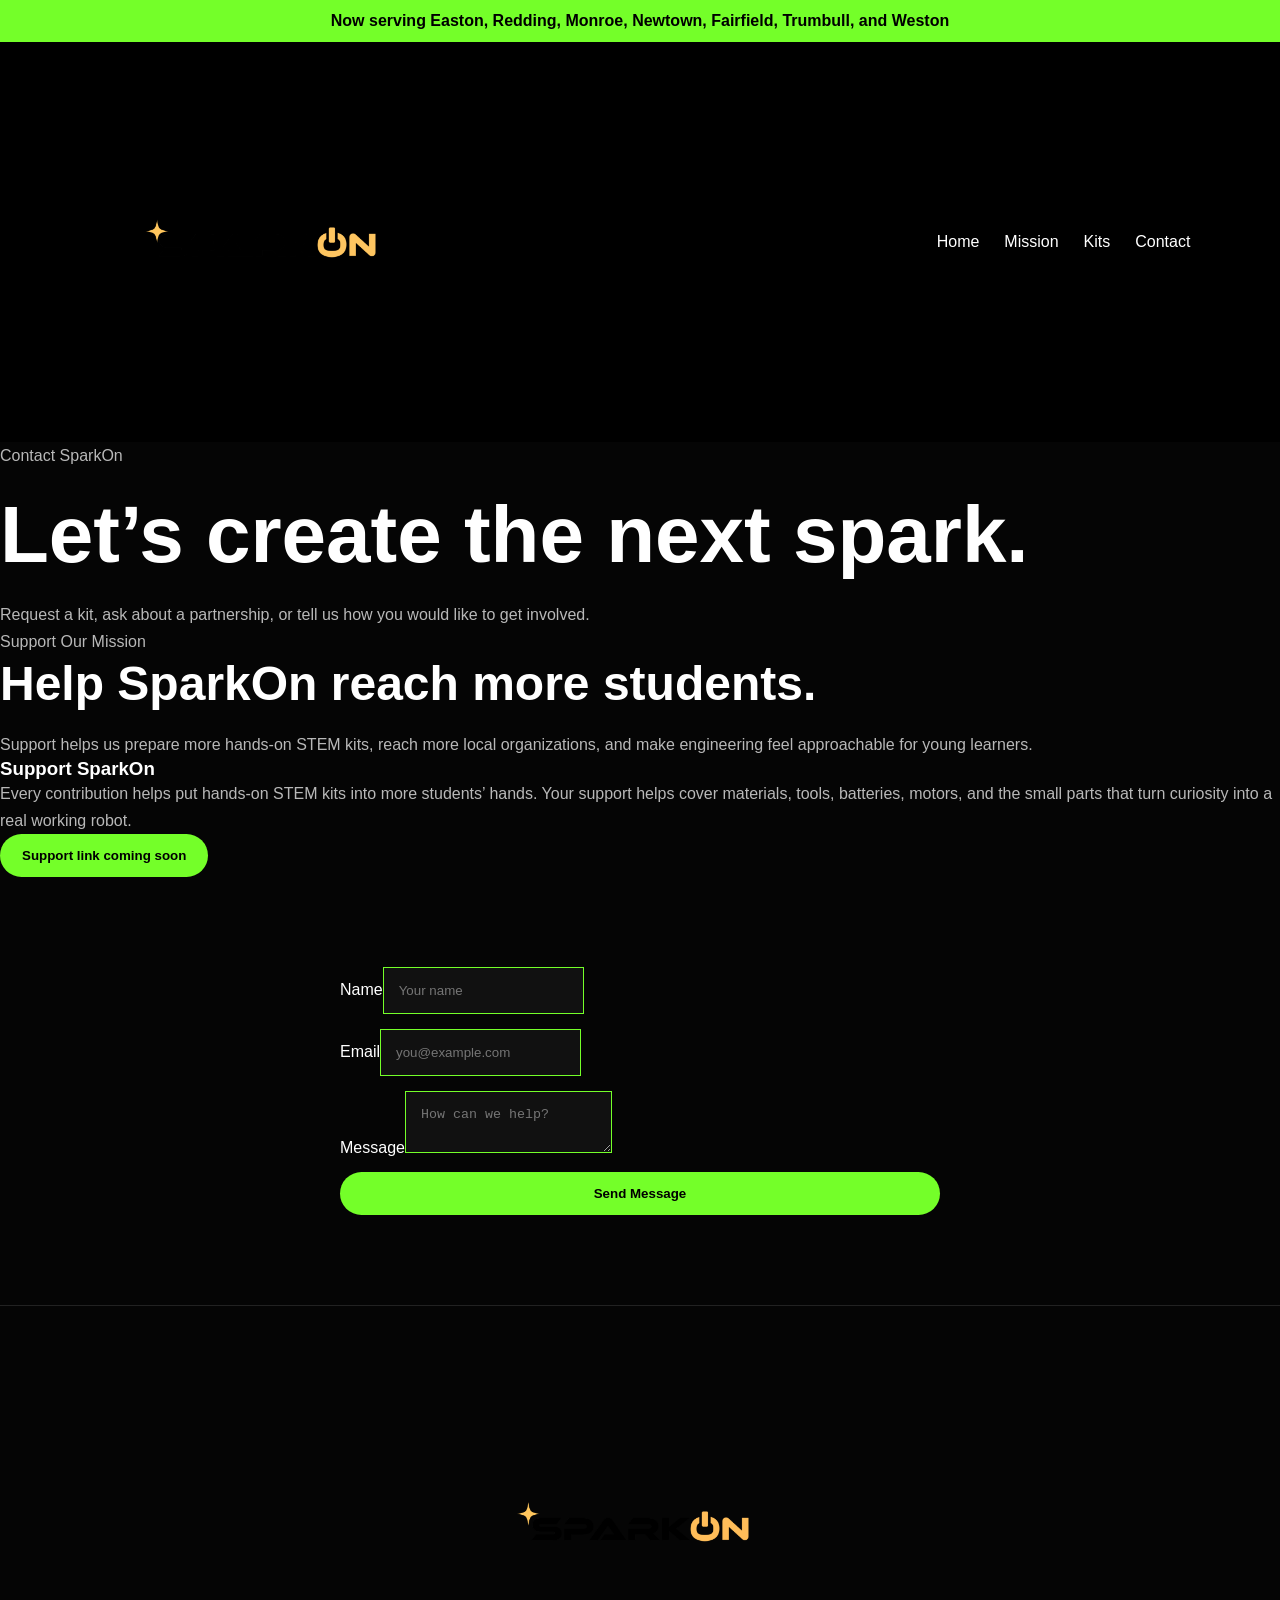
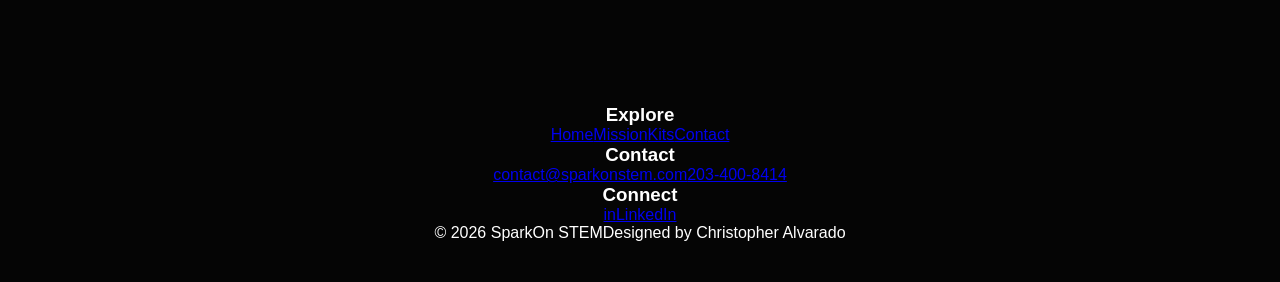
==== contact.html @ 9e7ba788 "Add files via upload Update SparkOn website design." ====
<!DOCTYPE html>
<html lang="en">
<head>
<meta charset="UTF-8">
<meta name="viewport" content="width=device-width, initial-scale=1.0">
<title>SparkOn STEM | Contact</title>
<script>try{if(sessionStorage.getItem("sparkonPageTransition")==="1"){document.documentElement.classList.add("transition-preload");document.documentElement.style.background="#ffc45c";}}catch(e){}</script>
<link rel="stylesheet" href="styles.css?v=32">
</head>
<body>
<section class="sponsor-strip">Now serving Easton, Redding, Monroe, Newtown, Fairfield, Trumbull, and Weston</section>
<header class="navbar">
<a class="logo" href="index.html" aria-label="SparkOn home"><img src="sparkon-logo.png?v=2" alt="SparkOn" width="354" height="354"></a>
<button id="menuBtn" class="menu-btn" aria-label="Open navigation">☰</button>
<nav id="navMenu">
<a href="index.html">Home</a><a href="mission.html">Mission</a><a href="kits.html">Kits</a><a class="active" href="contact.html">Contact</a>
</nav>
</header>
<main>
<section class="page-hero contact-hero">
<p class="section-label">Contact SparkOn</p>
<h1>Let’s create the next spark.</h1>
<p>Request a kit, ask about a partnership, or tell us how you would like to get involved.</p>
</section>
<section class="support-section">
<div>
<p class="section-label">Support Our Mission</p>
<h2>Help SparkOn reach more students.</h2>
<p>Support helps us prepare more hands-on STEM kits, reach more local organizations, and make engineering feel approachable for young learners.</p>
</div>
<div class="support-card">
<h3>Support SparkOn</h3>
<p>Every contribution helps put hands-on STEM kits into more students’ hands. Your support helps cover materials, tools, batteries, motors, and the small parts that turn curiosity into a real working robot.</p>
<!-- Stripe support embed placeholder: paste the Stripe-provided script/button code here. -->
<button class="btn primary" type="button" disabled>Support link coming soon</button>
</div>
</section>
<section class="contact-section page-contact">
<form>
<label>Name<input type="text" name="name" placeholder="Your name"></label>
<label>Email<input type="email" name="email" placeholder="you@example.com"></label>
<label>Message<textarea name="message" placeholder="How can we help?"></textarea></label>
<button class="btn primary" type="submit">Send Message</button>
</form>
</section>
</main>
<footer>
<div class="footer-main">
<div class="footer-brand"><a class="footer-logo-main" href="index.html" aria-label="SparkOn home"><img src="sparkon-footer-logo.png" alt="SparkOn" width="354" height="354"></a></div>
<div class="footer-column"><h3>Explore</h3><a href="index.html">Home</a><a href="mission.html">Mission</a><a href="kits.html">Kits</a><a href="contact.html">Contact</a></div>
<div class="footer-column"><h3>Contact</h3><a href="mailto:contact@sparkonstem.com?subject=SparkOn%20STEM%20Inquiry">contact@sparkonstem.com</a><a href="tel:+12034008414">203-400-8414</a></div>
<div class="footer-column"><h3>Connect</h3><a class="footer-social" href="https://www.linkedin.com/company/sparkonstem/?viewAsMember=true" target="_blank" rel="noopener noreferrer"><span class="linkedin-icon" aria-hidden="true">in</span><span>LinkedIn</span></a></div>
</div>
<div class="footer-bottom"><span>© 2026 SparkOn STEM</span><span>Designed by Christopher Alvarado</span></div>
</footer>
<script src="script.js?v=28"></script>
</body>
</html>
---- styles.css ----
:root{
--green:#74ff29;
--black:#050505;
--white:#ffffff;
--gray:#b8b8b8;
}

*{
margin:0;
padding:0;
box-sizing:border-box;
}

body{
font-family:Arial,Helvetica,sans-serif;
background:var(--black);
color:white;
}

.sponsor-strip{
background:var(--green);
color:black;
padding:12px;
text-align:center;
font-weight:800;
}

.navbar{
display:flex;
justify-content:space-between;
align-items:center;
padding:20px 7%;
background:#000;
position:sticky;
top:0;
}

.logo{
font-size:1.5rem;
font-weight:900;
}

nav{
display:flex;
gap:25px;
}

nav a{
text-decoration:none;
color:white;
}

.hero{
min-height:80vh;
display:flex;
align-items:center;
padding:7%;
}

.hero-content{
max-width:700px;
}

.eyebrow{
color:var(--green);
letter-spacing:3px;
font-weight:700;
}

h1{
font-size:5rem;
margin:20px 0;
}

h2{
font-size:3rem;
margin-bottom:20px;
}

p{
line-height:1.7;
color:var(--gray);
}

.hero-buttons{
display:flex;
gap:15px;
margin-top:30px;
}

.btn{
padding:14px 22px;
border-radius:999px;
text-decoration:none;
font-weight:800;
display:inline-block;
border:none;
cursor:pointer;
}

.primary{
background:var(--green);
color:black;
}

.secondary{
border:2px solid var(--green);
color:var(--green);
}

.grid-section{
padding:90px 7%;
display:grid;
grid-template-columns:1fr 1fr;
gap:50px;
align-items:center;
}

.image-placeholder{
height:350px;
border:2px solid var(--green);
display:flex;
align-items:center;
justify-content:center;
}

.stats{
background:var(--green);
color:black;
display:grid;
grid-template-columns:repeat(4,1fr);
text-align:center;
padding:70px 7%;
}

.stats span{
font-size:4rem;
font-weight:900;
}

.stats p{
color:black;
font-weight:800;
}

.main-section{
padding:90px 7%;
text-align:center;
}

.contact-section{
padding:90px 7%;
}

form{
max-width:600px;
margin:auto;
display:grid;
gap:15px;
}

input,
textarea{
padding:15px;
background:#111;
border:1px solid var(--green);
color:white;
}

footer{
padding:40px;
text-align:center;
border-top:1px solid #222;
}

.menu-btn{
display:none;
}
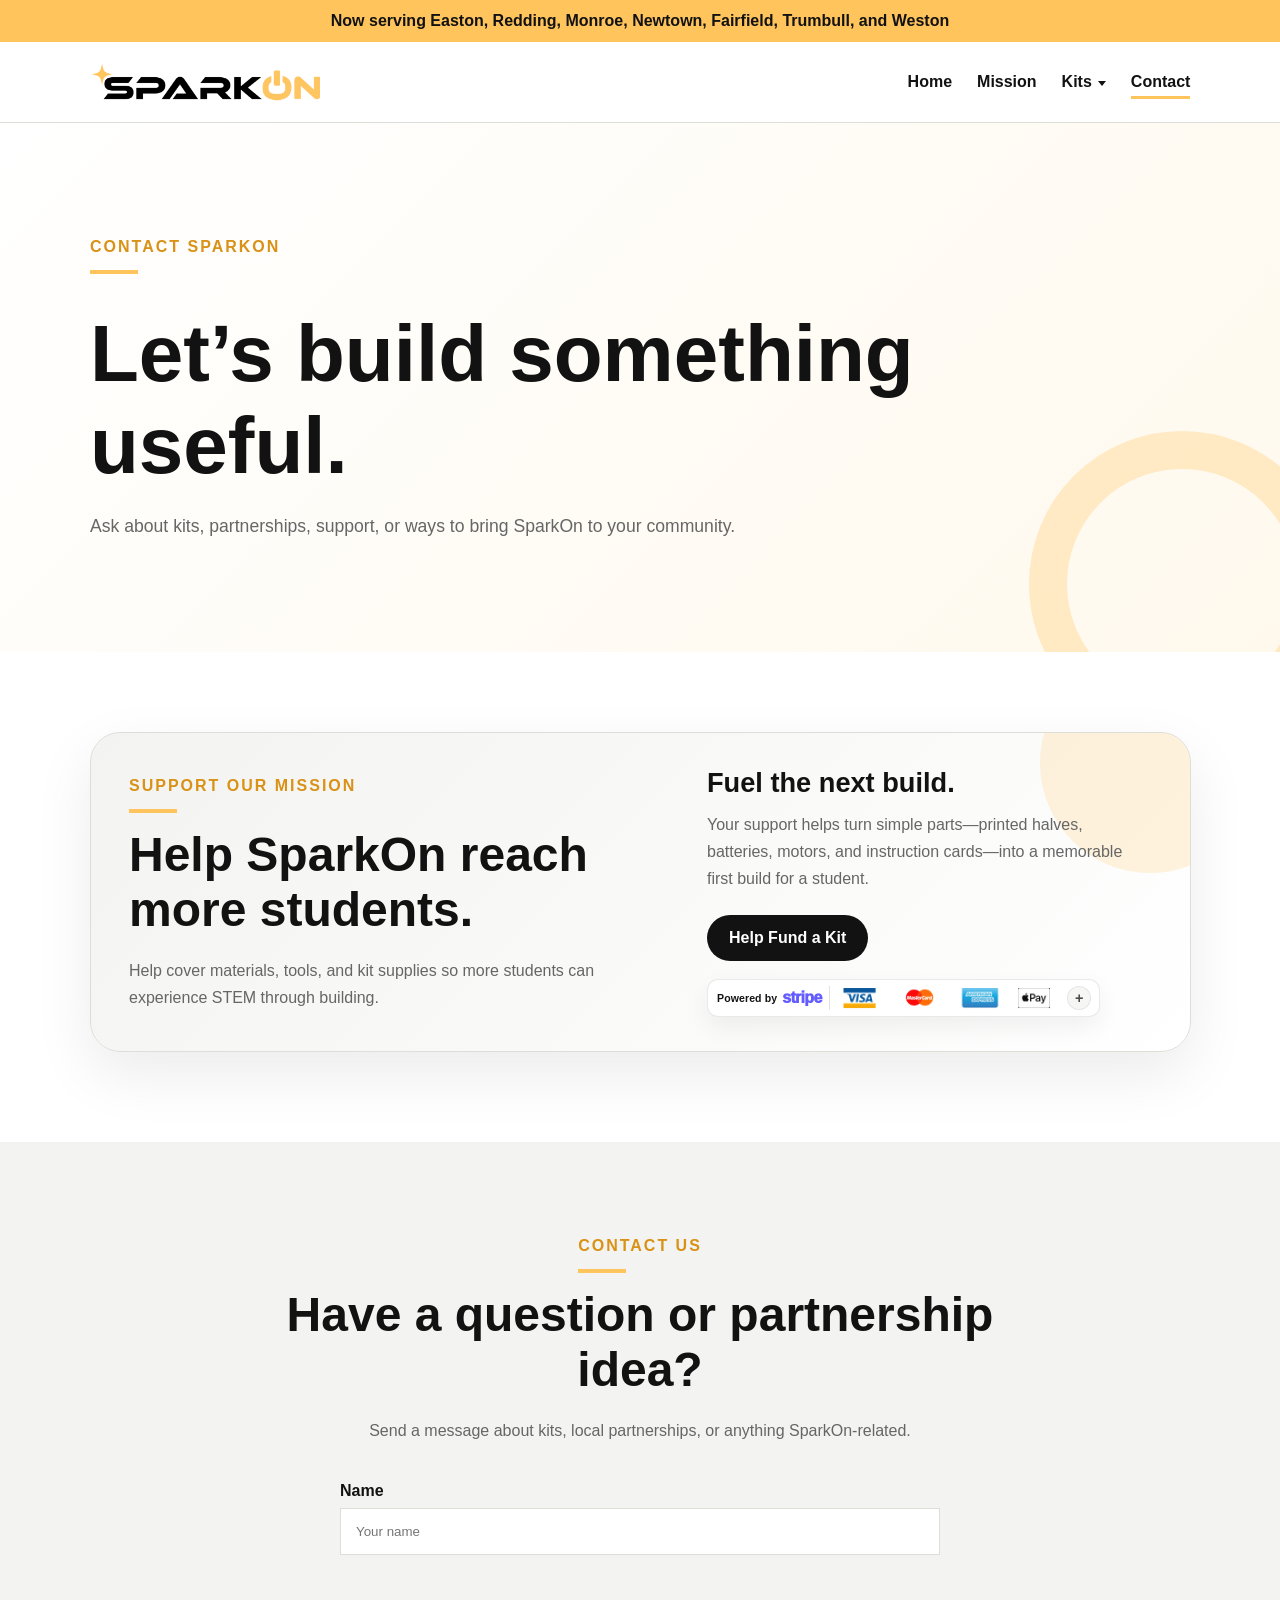
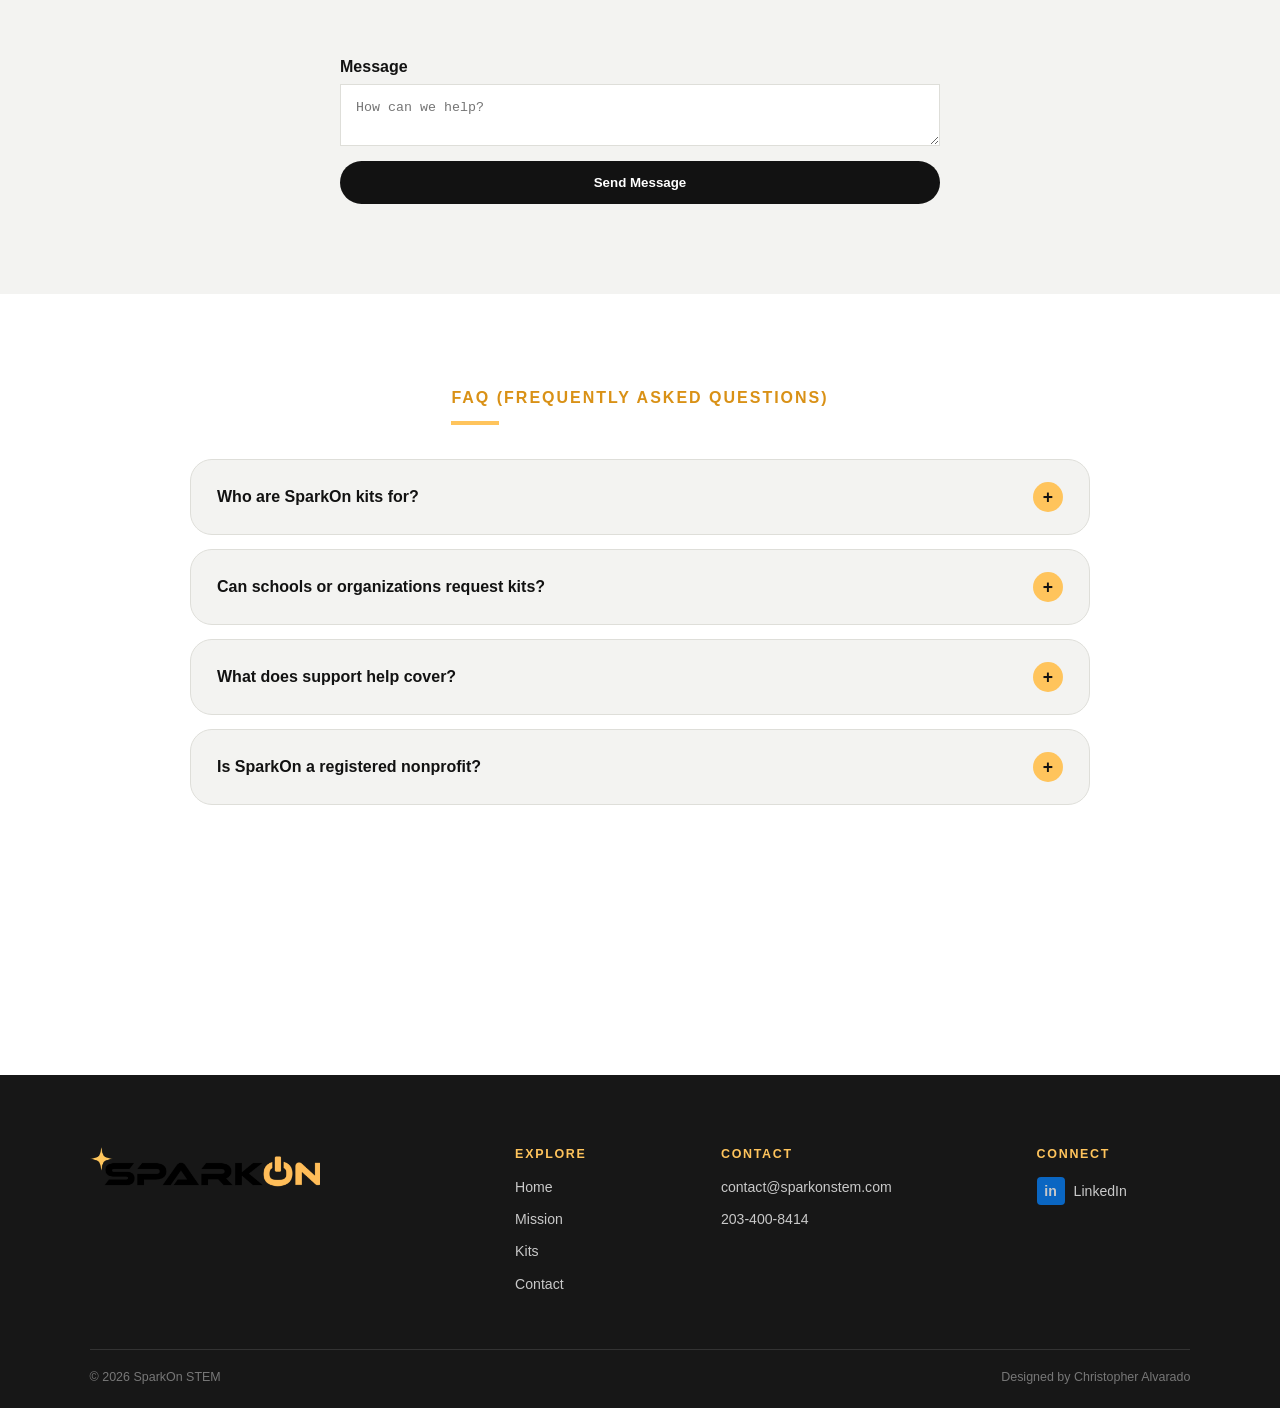
==== commit 20ed8e47: "Add files via upload" ====
--- a/contact.html
+++ b/contact.html
@@ -5,7 +5,7 @@
 <meta name="viewport" content="width=device-width, initial-scale=1.0">
 <title>SparkOn STEM | Contact</title>
 <script>try{if(sessionStorage.getItem("sparkonPageTransition")==="1"){document.documentElement.classList.add("transition-preload");document.documentElement.style.background="#ffc45c";}}catch(e){}</script>
-<link rel="stylesheet" href="styles.css?v=32">
+<link rel="stylesheet" href="styles.css?v=48">
 </head>
 <body>
 <section class="sponsor-strip">Now serving Easton, Redding, Monroe, Newtown, Fairfield, Trumbull, and Weston</section>
@@ -13,35 +13,78 @@
 <a class="logo" href="index.html" aria-label="SparkOn home"><img src="sparkon-logo.png?v=2" alt="SparkOn" width="354" height="354"></a>
 <button id="menuBtn" class="menu-btn" aria-label="Open navigation">☰</button>
 <nav id="navMenu">
-<a href="index.html">Home</a><a href="mission.html">Mission</a><a href="kits.html">Kits</a><a class="active" href="contact.html">Contact</a>
+<a href="index.html">Home</a><a href="mission.html">Mission</a><div class="nav-dropdown"><a href="kits.html" aria-haspopup="true">Kits</a><div class="dropdown-menu" aria-label="Kit pages"><a href="kits.html">Bristle Bot</a><a href="solar-car.html">Solar Powered Car</a></div></div><a class="active" href="contact.html">Contact</a>
 </nav>
 </header>
 <main>
 <section class="page-hero contact-hero">
 <p class="section-label">Contact SparkOn</p>
-<h1>Let’s create the next spark.</h1>
-<p>Request a kit, ask about a partnership, or tell us how you would like to get involved.</p>
+<h1>Let’s build something useful.</h1>
+<p>Ask about kits, partnerships, support, or ways to bring SparkOn to your community.</p>
 </section>
 <section class="support-section">
 <div>
 <p class="section-label">Support Our Mission</p>
 <h2>Help SparkOn reach more students.</h2>
-<p>Support helps us prepare more hands-on STEM kits, reach more local organizations, and make engineering feel approachable for young learners.</p>
+<p>Help cover materials, tools, and kit supplies so more students can experience STEM through building.</p>
 </div>
 <div class="support-card">
-<h3>Support SparkOn</h3>
-<p>Every contribution helps put hands-on STEM kits into more students’ hands. Your support helps cover materials, tools, batteries, motors, and the small parts that turn curiosity into a real working robot.</p>
-<!-- Stripe support embed placeholder: paste the Stripe-provided script/button code here. -->
-<button class="btn primary" type="button" disabled>Support link coming soon</button>
+<h3>Fuel the next build.</h3>
+<p>Your support helps turn simple parts—printed halves, batteries, motors, and instruction cards—into a memorable first build for a student.</p>
+<a class="btn primary" href="https://buy.stripe.com/5kQaEY0DTfpX9EY1y68IU00" target="_blank" rel="noopener noreferrer">Help Fund a Kit</a>
+<div class="payment-trust" aria-label="Secure checkout through Stripe with major payment methods">
+<span class="stripe-secure"><span>Powered by</span><strong>stripe</strong></span>
+<span class="payment-logo"><img src="payment-visa-compact.png?v=1" alt="Visa"></span>
+<span class="payment-logo"><img class="mastercard-logo" src="payment-mastercard-real.png?v=1" alt="Mastercard"></span>
+<span class="payment-logo"><img src="payment-amex-compact.png?v=1" alt="American Express"></span>
+<span class="payment-logo"><img src="payment-apple-pay-compact.png?v=1" alt="Apple Pay"></span>
+<span class="payment-more" aria-label="More payment methods">+</span>
+</div>
 </div>
 </section>
 <section class="contact-section page-contact">
+<div class="contact-form-header">
+<p class="section-label">Contact Us</p>
+<h2>Have a question or partnership idea?</h2>
+<p>Send a message about kits, local partnerships, or anything SparkOn-related.</p>
+</div>
 <form>
 <label>Name<input type="text" name="name" placeholder="Your name"></label>
 <label>Email<input type="email" name="email" placeholder="you@example.com"></label>
 <label>Message<textarea name="message" placeholder="How can we help?"></textarea></label>
 <button class="btn primary" type="submit">Send Message</button>
 </form>
+</section>
+<section class="faq-section">
+<div class="faq-intro">
+<p class="section-label">FAQ (Frequently Asked Questions)</p>
+</div>
+<div class="faq-list">
+<details>
+<summary>Who are SparkOn kits for?</summary>
+<p>They are designed for young learners who are ready to assemble a simple moving prototype and observe basic STEM ideas in action.</p>
+</details>
+<details>
+<summary>Can schools or organizations request kits?</summary>
+<p>Yes. SparkOn is focused on local community spaces, schools, clubs, and youth programs that want approachable STEM activities.</p>
+</details>
+<details>
+<summary>What does support help cover?</summary>
+<p>Support helps pay for kit materials like printed parts, CR2032 batteries, vibrating motors, instruction cards, and other prototype supplies.</p>
+</details>
+<details>
+<summary>Is SparkOn a registered nonprofit?</summary>
+<p>SparkOn is currently a community STEM project, not a registered nonprofit. That is why the site uses “support our mission” instead of calling payments donations.</p>
+</details>
+<details>
+<summary>Are contributions to SparkOn tax deductible?</summary>
+<p>As of now, no. Contributions to SparkOn are not tax deductible. That may change as SparkOn pursues proper registration within the state of Connecticut.</p>
+</details>
+<details>
+<summary>Where is SparkOn currently serving?</summary>
+<p>SparkOn is currently focused on Easton, Redding, Monroe, Newtown, Fairfield, Trumbull, and Weston.</p>
+</details>
+</div>
 </section>
 </main>
 <footer>
@@ -53,6 +96,6 @@
 </div>
 <div class="footer-bottom"><span>© 2026 SparkOn STEM</span><span>Designed by Christopher Alvarado</span></div>
 </footer>
-<script src="script.js?v=28"></script>
+<script src="script.js?v=30"></script>
 </body>
 </html>
--- a/styles.css
+++ b/styles.css
@@ -1,8 +1,15 @@
 :root{
---green:#74ff29;
---black:#050505;
+--yellow:#ffc45c;
+--yellow-dark:#d99116;
+--black:#121212;
 --white:#ffffff;
---gray:#b8b8b8;
+--gray:#666666;
+--light-gray:#f3f3f1;
+--line:#deded9;
+}
+
+html{
+background:var(--white);
 }
 
 *{
@@ -13,13 +20,23 @@
 
 body{
 font-family:Arial,Helvetica,sans-serif;
-background:var(--black);
-color:white;
-}
+background:var(--white);
+color:var(--black);
+min-height:100vh;
+display:flex;
+flex-direction:column;
+overflow-x:hidden;
+}
+
+body.modal-open{
+overflow:hidden;
+}
+
+main{flex:1;}
 
 .sponsor-strip{
-background:var(--green);
-color:black;
+background:var(--yellow);
+color:var(--black);
 padding:12px;
 text-align:center;
 font-weight:800;
@@ -30,24 +47,143 @@
 justify-content:space-between;
 align-items:center;
 padding:20px 7%;
-background:#000;
+background:rgba(255,255,255,.96);
 position:sticky;
 top:0;
+z-index:10;
+border-bottom:1px solid var(--line);
 }
 
 .logo{
-font-size:1.5rem;
-font-weight:900;
+position:relative;
+width:230px;
+height:40px;
+overflow:hidden;
+flex:0 0 auto;
+display:block;
+}
+
+.logo img{
+position:absolute;
+width:354px;
+height:354px;
+max-width:none;
+left:-55px;
+top:-157px;
 }
 
 nav{
 display:flex;
 gap:25px;
+align-items:center;
 }
 
 nav a{
 text-decoration:none;
-color:white;
+color:var(--black);
+font-weight:700;
+position:relative;
+padding:8px 0;
+}
+
+nav a::after{
+content:"";
+position:absolute;
+left:0;
+right:0;
+bottom:0;
+height:3px;
+background:var(--yellow);
+transform:scaleX(0);
+transition:transform .2s ease;
+}
+
+nav a:hover::after,
+nav a.active::after{
+transform:scaleX(1);
+}
+
+.nav-dropdown{
+position:relative;
+display:flex;
+align-items:center;
+}
+
+.nav-dropdown>a{
+display:inline-flex;
+align-items:center;
+gap:6px;
+}
+
+.nav-dropdown>a::before{
+content:"";
+width:0;
+height:0;
+border-left:4px solid transparent;
+border-right:4px solid transparent;
+border-top:5px solid currentColor;
+order:2;
+transform:translateY(1px);
+transition:transform .22s ease;
+}
+
+.nav-dropdown:hover>a::before,
+.nav-dropdown:focus-within>a::before{
+transform:translateY(1px) rotate(180deg);
+}
+
+.dropdown-menu{
+position:absolute;
+top:calc(100% + 12px);
+left:50%;
+transform:translate(-50%,8px);
+min-width:210px;
+padding:10px;
+border-radius:18px;
+background:rgba(255,255,255,.98);
+border:1px solid var(--line);
+box-shadow:0 22px 55px rgba(18,18,18,.14);
+opacity:0;
+visibility:hidden;
+pointer-events:none;
+transition:opacity .22s ease,transform .22s ease,visibility .22s ease;
+z-index:30;
+}
+
+.dropdown-menu::before{
+content:"";
+position:absolute;
+left:0;
+right:0;
+top:-14px;
+height:14px;
+}
+
+.nav-dropdown:hover .dropdown-menu,
+.nav-dropdown:focus-within .dropdown-menu{
+opacity:1;
+visibility:visible;
+pointer-events:auto;
+transform:translate(-50%,0);
+}
+
+.dropdown-menu a{
+display:block;
+padding:11px 12px;
+border-radius:12px;
+white-space:nowrap;
+font-size:.94rem;
+transition:background .2s ease,transform .2s ease;
+}
+
+.dropdown-menu a::after{
+display:none;
+}
+
+.dropdown-menu a:hover,
+.dropdown-menu a.active{
+background:#fff4df;
+transform:translateX(2px);
 }
 
 .hero{
@@ -55,14 +191,53 @@
 display:flex;
 align-items:center;
 padding:7%;
+background:linear-gradient(135deg,var(--white) 0%,var(--white) 62%,#fff4df 100%);
+position:relative;
+overflow:hidden;
+}
+
+.hero::before,
+.hero::after{
+content:"";
+position:absolute;
+border-radius:50%;
+pointer-events:none;
+}
+
+.hero::before{
+width:340px;
+height:340px;
+right:-80px;
+top:45px;
+border:52px solid rgba(255,196,92,.28);
+animation:float-shape 8s ease-in-out infinite;
+}
+
+.hero::after{
+width:120px;
+height:120px;
+right:26%;
+bottom:10%;
+background:rgba(18,18,18,.06);
+animation:float-shape 6s ease-in-out infinite reverse;
 }
 
 .hero-content{
 max-width:700px;
-}
+position:relative;
+z-index:1;
+}
+
+.hero-content>*{
+animation:hero-enter .8s ease both;
+}
+
+.hero-content h1{animation-delay:.1s;}
+.hero-content>p:not(.eyebrow){animation-delay:.2s;}
+.hero-buttons{animation-delay:.3s;}
 
 .eyebrow{
-color:var(--green);
+color:var(--yellow-dark);
 letter-spacing:3px;
 font-weight:700;
 }
@@ -99,13 +274,14 @@
 }
 
 .primary{
-background:var(--green);
-color:black;
+background:var(--black);
+color:var(--white);
 }
 
 .secondary{
-border:2px solid var(--green);
-color:var(--green);
+border:2px solid var(--yellow-dark);
+color:var(--black);
+background:var(--yellow);
 }
 
 .grid-section{
@@ -114,21 +290,77 @@
 grid-template-columns:1fr 1fr;
 gap:50px;
 align-items:center;
+background:var(--light-gray);
 }
 
 .image-placeholder{
 height:350px;
-border:2px solid var(--green);
+border:2px solid var(--yellow-dark);
+background:var(--white);
+color:var(--gray);
 display:flex;
 align-items:center;
 justify-content:center;
 }
 
+.founder-section{
+padding:100px 7%;
+background:var(--white);
+display:grid;
+grid-template-columns:.85fr 1.15fr;
+gap:54px;
+align-items:center;
+}
+
+.founder-photo{
+min-height:460px;
+border-radius:34px;
+background:
+linear-gradient(135deg,rgba(255,196,92,.9),rgba(255,244,223,.98)),
+repeating-linear-gradient(45deg,rgba(18,18,18,.05) 0 12px,rgba(255,255,255,.2) 12px 24px);
+border:1px solid rgba(217,145,22,.25);
+display:flex;
+align-items:center;
+justify-content:center;
+text-align:center;
+padding:28px;
+color:rgba(18,18,18,.6);
+font-weight:900;
+box-shadow:0 24px 70px rgba(18,18,18,.12);
+position:relative;
+overflow:hidden;
+}
+
+.founder-photo::after{
+content:"";
+position:absolute;
+width:170px;
+height:170px;
+right:-42px;
+top:-44px;
+border-radius:50%;
+background:rgba(18,18,18,.08);
+}
+
+.founder-copy{
+max-width:760px;
+}
+
+.founder-title{
+color:var(--yellow-dark);
+font-weight:900;
+margin:-8px 0 22px;
+}
+
+.founder-copy p:not(.section-label):not(.founder-title){
+margin-bottom:16px;
+}
+
 .stats{
-background:var(--green);
-color:black;
+background:var(--yellow);
+color:var(--black);
 display:grid;
-grid-template-columns:repeat(4,1fr);
+grid-template-columns:repeat(3,1fr);
 text-align:center;
 padding:70px 7%;
 }
@@ -139,17 +371,985 @@
 }
 
 .stats p{
-color:black;
+color:var(--black);
 font-weight:800;
 }
 
 .main-section{
 padding:90px 7%;
 text-align:center;
+background:var(--white);
+}
+
+.home-intro{
+padding:90px 7% 76px;
+text-align:center;
+background:var(--white);
+}
+
+.home-intro>p:not(.section-label){
+max-width:720px;
+margin:0 auto;
+}
+
+.home-support{
+margin:0 auto 86px;
+width:min(1120px,86%);
+padding:34px 38px;
+background:linear-gradient(135deg,var(--light-gray),var(--white));
+color:var(--black);
+display:flex;
+align-items:center;
+justify-content:space-between;
+gap:32px;
+border:1px solid var(--line);
+border-radius:30px;
+position:relative;
+overflow:hidden;
+box-shadow:0 22px 60px rgba(18,18,18,.08);
+}
+
+.home-support::after{
+content:"";
+position:absolute;
+width:220px;
+height:220px;
+right:-70px;
+top:-80px;
+border-radius:50%;
+background:rgba(255,196,92,.2);
+pointer-events:none;
+}
+
+.home-support>div,
+.home-support .btn{
+position:relative;
+z-index:1;
+}
+
+.home-support h2{
+font-size:2.15rem;
+margin-bottom:12px;
+}
+
+.home-support .section-label{
+color:var(--yellow-dark);
+}
+
+.home-support p:not(.section-label){
+max-width:720px;
+color:var(--gray);
+}
+
+.home-support .btn{
+background:var(--black);
+color:var(--white);
+white-space:nowrap;
+}
+
+.payment-trust{
+margin-top:18px;
+display:inline-flex;
+align-items:center;
+gap:8px;
+flex-wrap:wrap;
+padding:6px 8px;
+border-radius:11px;
+background:var(--white);
+border:1px solid rgba(18,18,18,.09);
+box-shadow:0 10px 24px rgba(18,18,18,.06);
+}
+
+.stripe-secure{
+display:inline-flex;
+align-items:center;
+gap:5px;
+min-height:24px;
+padding:0 7px 0 1px;
+color:var(--black);
+font-weight:800;
+font-size:.66rem;
+letter-spacing:.1px;
+white-space:nowrap;
+border-right:1px solid rgba(18,18,18,.12);
+}
+
+.stripe-secure strong{
+font-size:1rem;
+letter-spacing:-.7px;
+color:#635bff;
+font-weight:950;
+font-family:Arial Black,Arial,Helvetica,sans-serif;
+line-height:1;
+}
+
+.payment-logo,
+.payment-more{
+width:auto;
+height:24px;
+min-width:0;
+border-radius:4px;
+background:transparent;
+border:0;
+box-shadow:none;
+display:inline-flex;
+align-items:center;
+justify-content:center;
+position:relative;
+overflow:hidden;
+opacity:.96;
+transition:opacity .2s ease,transform .2s ease;
+}
+
+.payment-logo:hover,
+.payment-more:hover{
+opacity:1;
+transform:translateY(-1px);
+}
+
+.payment-logo img{
+height:22px;
+width:auto;
+max-width:52px;
+max-height:22px;
+object-fit:contain;
+display:block;
+}
+
+.payment-logo .mastercard-logo{
+height:22px;
+max-width:60px;
+transform:translateY(0);
+}
+
+.payment-more{
+width:24px;
+min-width:24px;
+height:24px;
+border-radius:50%;
+background:#f6f6f4;
+border:1px solid rgba(18,18,18,.08);
+font-weight:900;
+font-size:.9rem;
+color:#444;
+}
+
+.payment-trust-dark{
+margin-top:12px;
+}
+
+.section-label{
+color:var(--yellow-dark);
+font-weight:900;
+letter-spacing:2px;
+text-transform:uppercase;
+margin-bottom:14px;
+display:inline-block;
+position:relative;
+}
+
+.section-label::after{
+content:"";
+display:block;
+width:48px;
+height:4px;
+margin-top:10px;
+background:var(--yellow);
+animation:line-grow 1.1s ease both;
+}
+
+.page-cards{
+display:grid;
+grid-template-columns:repeat(3,1fr);
+gap:16px;
+margin-top:42px;
+text-align:left;
+}
+
+.page-card{
+display:block;
+padding:28px;
+background:#fafafa;
+border:1px solid var(--line);
+border-radius:24px;
+text-decoration:none;
+color:var(--black);
+transition:transform .2s ease,border-color .2s ease,box-shadow .2s ease,background .2s ease;
+}
+
+.page-card:hover{
+transform:translateY(-5px);
+border-color:var(--yellow-dark);
+background:var(--white);
+box-shadow:0 18px 42px rgba(18,18,18,.07);
+}
+
+.page-card span{
+color:var(--yellow-dark);
+font-weight:900;
+}
+
+.page-card h3{
+font-size:1.35rem;
+margin:20px 0 8px;
+}
+
+.page-hero{
+padding:110px 7%;
+background:linear-gradient(135deg,var(--white),#fff4df);
+background-size:180% 180%;
+position:relative;
+overflow:hidden;
+animation:gradient-drift 8s ease-in-out infinite;
+}
+
+.page-hero::after{
+content:"";
+position:absolute;
+width:230px;
+height:230px;
+right:-55px;
+bottom:-85px;
+border:38px solid rgba(255,196,92,.3);
+border-radius:50%;
+animation:float-shape 7s ease-in-out infinite;
+pointer-events:none;
+}
+
+.page-hero h1{
+max-width:900px;
+}
+
+.page-hero>p:last-child{
+max-width:700px;
+font-size:1.1rem;
+}
+
+.kits-hero{
+display:grid;
+grid-template-columns:minmax(0,1fr) minmax(320px,.82fr);
+gap:56px;
+align-items:center;
+min-height:560px;
+padding-top:88px;
+padding-bottom:88px;
+}
+
+.kits-hero-copy,
+.kits-hero-visual{
+position:relative;
+z-index:1;
+}
+
+.kits-hero-copy{
+max-width:760px;
+}
+
+.kits-hero-copy p:last-child{
+max-width:620px;
+font-size:1.1rem;
+}
+
+.kits-hero-visual{
+justify-self:end;
+width:min(100%,620px);
+isolation:isolate;
+}
+
+.kits-hero-visual picture,
+.kits-hero-visual img{
+display:block;
+width:100%;
+}
+
+.kits-hero-visual img{
+height:auto;
+filter:drop-shadow(0 34px 32px rgba(18,18,18,.24));
+transform:rotate(-2deg) translateY(8px);
+transition:transform .45s ease,filter .45s ease;
+}
+
+.kits-hero-visual::before{
+content:"";
+position:absolute;
+left:8%;
+right:1%;
+bottom:7%;
+height:34%;
+border-radius:999px;
+background:radial-gradient(ellipse at center,rgba(255,196,92,.52),rgba(255,196,92,.2) 48%,rgba(255,196,92,0) 72%);
+z-index:-1;
+filter:blur(3px);
+transform:rotate(-3deg);
+}
+
+.kits-hero-visual:hover img{
+transform:rotate(-1deg) translateY(0);
+filter:drop-shadow(0 40px 34px rgba(18,18,18,.28));
+}
+
+.page-content{
+min-height:480px;
+}
+
+.coming-soon-page{
+min-height:58vh;
+display:flex;
+align-items:center;
+justify-content:center;
+text-align:center;
+padding:110px 7%;
+background:linear-gradient(135deg,var(--white),#fff4df);
+position:relative;
+overflow:hidden;
+}
+
+.coming-soon-page::after{
+content:"";
+position:absolute;
+width:280px;
+height:280px;
+border:42px solid rgba(255,196,92,.28);
+border-radius:50%;
+right:-70px;
+bottom:-105px;
+animation:float-shape 7s ease-in-out infinite;
+}
+
+.coming-soon-page h1{
+position:relative;
+z-index:1;
+}
+
+.kit-feature{
+display:grid;
+grid-template-columns:220px 1fr;
+gap:60px;
+align-items:center;
+padding:96px 7% 78px;
+background:linear-gradient(180deg,var(--white) 0%,#fffaf0 100%);
+position:relative;
+}
+
+.kit-feature>div:last-child{
+max-width:720px;
+}
+
+.kit-feature .btn{
+margin-top:28px;
+}
+
+.kit-actions{
+display:flex;
+align-items:flex-start;
+gap:14px;
+flex-wrap:wrap;
+margin-top:28px;
+}
+
+.kit-actions .btn{
+margin-top:0;
+font-size:1rem;
+font-weight:800;
+line-height:1.2;
+padding:14px 22px;
+min-height:48px;
+display:inline-flex;
+align-items:center;
+justify-content:center;
+}
+
+.kit-contents-panel{
+display:grid;
+grid-template-columns:repeat(2,minmax(0,1fr));
+gap:14px;
+animation:panel-rise .38s cubic-bezier(.16,1,.3,1) both;
+}
+
+.kit-contents-panel article{
+padding:18px;
+border-radius:22px;
+background:var(--light-gray);
+border:1px solid var(--line);
+transition:transform .25s ease,border-color .25s ease,background .25s ease;
+}
+
+.kit-contents-panel article:hover{
+transform:translateY(-4px);
+border-color:var(--yellow-dark);
+background:#fff8ea;
+}
+
+.kit-contents-panel span{
+color:var(--yellow-dark);
+font-size:.75rem;
+font-weight:900;
+letter-spacing:1.4px;
+}
+
+.kit-contents-panel h3{
+font-size:1.05rem;
+margin:8px 0 4px;
+}
+
+.kit-contents-panel p{
+font-size:.92rem;
+line-height:1.55;
+}
+
+.kit-modal{
+position:fixed;
+inset:0;
+z-index:20000;
+display:flex;
+align-items:center;
+justify-content:center;
+padding:26px;
+opacity:0;
+visibility:hidden;
+pointer-events:none;
+transition:opacity .28s ease,visibility .28s ease;
+}
+
+.kit-modal.is-open{
+opacity:1;
+visibility:visible;
+pointer-events:auto;
+}
+
+.kit-modal-backdrop{
+position:absolute;
+inset:0;
+background:rgba(18,18,18,.56);
+backdrop-filter:blur(8px);
+}
+
+.kit-modal-window{
+position:relative;
+width:min(920px,100%);
+max-height:88vh;
+overflow:auto;
+background:var(--white);
+border-radius:34px;
+padding:42px;
+box-shadow:0 40px 110px rgba(0,0,0,.36);
+transform:translateY(26px) scale(.96);
+transition:transform .34s cubic-bezier(.16,1,.3,1);
+}
+
+.kit-modal.is-open .kit-modal-window{
+transform:translateY(0) scale(1);
+}
+
+.kit-modal-close{
+position:absolute;
+right:22px;
+top:20px;
+width:42px;
+height:42px;
+border-radius:50%;
+border:0;
+background:var(--black);
+color:var(--white);
+font-size:1.65rem;
+line-height:1;
+cursor:pointer;
+display:flex;
+align-items:center;
+justify-content:center;
+transition:transform .2s ease,background .2s ease;
+}
+
+.kit-modal-close:hover{
+transform:rotate(8deg) scale(1.05);
+background:#2a2a2a;
+}
+
+.kit-modal-window h2{
+font-size:2.35rem;
+max-width:680px;
+margin-bottom:12px;
+padding-right:48px;
+}
+
+.kit-modal-intro{
+max-width:660px;
+margin-bottom:28px;
+}
+
+.learning-section{
+padding:86px 7% 96px;
+background:linear-gradient(180deg,#fffaf0 0%,var(--light-gray) 100%);
+position:relative;
+}
+
+.learning-intro{
+max-width:760px;
+margin:0 auto 42px;
+text-align:center;
+}
+
+.learning-intro p:not(.section-label){
+max-width:680px;
+margin:0 auto;
+}
+
+.learning-grid{
+max-width:1080px;
+margin:0 auto;
+display:grid;
+grid-template-columns:repeat(4,1fr);
+gap:16px;
+}
+
+.learning-grid article{
+padding:26px;
+background:var(--white);
+border:1px solid var(--line);
+border-radius:24px;
+box-shadow:0 18px 42px rgba(18,18,18,.06);
+transition:transform .25s ease,border-color .25s ease,box-shadow .25s ease;
+}
+
+.learning-grid article:hover{
+transform:translateY(-5px);
+border-color:rgba(217,145,22,.42);
+box-shadow:0 24px 56px rgba(18,18,18,.09);
+}
+
+.learning-grid span{
+color:var(--yellow-dark);
+font-size:.75rem;
+font-weight:900;
+letter-spacing:1.5px;
+}
+
+.learning-grid h3{
+font-size:1.1rem;
+margin:16px 0 8px;
+}
+
+.learning-grid p{
+font-size:.94rem;
+line-height:1.58;
+}
+
+.kit-number{
+font-size:7rem;
+line-height:1;
+font-weight:900;
+color:var(--yellow);
+}
+
+.video-feature{
+padding:96px 7%;
+background:linear-gradient(135deg,#171717 0%,#101010 58%,#241a0a 100%);
+color:var(--white);
+display:grid;
+grid-template-columns:.85fr 1.15fr;
+gap:48px;
+align-items:center;
+position:relative;
+overflow:hidden;
+}
+
+.video-feature::after{
+content:"";
+position:absolute;
+width:360px;
+height:360px;
+right:-120px;
+top:-140px;
+border-radius:50%;
+background:rgba(255,196,92,.16);
+pointer-events:none;
+}
+
+.video-copy{
+position:relative;
+z-index:1;
+}
+
+.video-copy p:not(.section-label){
+color:#d7d7d7;
+}
+
+.video-placeholder{
+min-height:360px;
+border:1px solid rgba(255,255,255,.16);
+border-radius:32px;
+background:linear-gradient(135deg,#242424,#101010 62%,rgba(255,196,92,.24));
+display:flex;
+flex-direction:column;
+align-items:center;
+justify-content:center;
+text-align:center;
+padding:42px;
+position:relative;
+z-index:1;
+box-shadow:0 28px 70px rgba(0,0,0,.28);
+}
+
+.play-button{
+width:86px;
+height:86px;
+border-radius:50%;
+background:var(--yellow);
+color:var(--black);
+display:flex;
+align-items:center;
+justify-content:center;
+font-size:2rem;
+padding-left:5px;
+margin-bottom:24px;
+box-shadow:0 0 0 16px rgba(255,196,92,.18);
+}
+
+.video-placeholder p{
+color:var(--white);
+font-weight:900;
+font-size:1.2rem;
+margin-bottom:8px;
+}
+
+.video-placeholder span{
+color:#bdbdbd;
+font-weight:800;
+letter-spacing:1.5px;
+text-transform:uppercase;
+font-size:.75rem;
+}
+
+.instructions-section{
+padding:110px 7%;
+background:linear-gradient(180deg,#f8f8f5 0%,var(--white) 100%);
+}
+
+.instructions-intro{
+max-width:780px;
+margin:0 auto 56px;
+text-align:center;
+}
+
+.scroll-cue{
+margin:30px auto 0;
+display:inline-flex;
+align-items:center;
+gap:12px;
+padding:12px 18px;
+border-radius:999px;
+background:var(--black);
+color:var(--white);
+box-shadow:0 16px 36px rgba(18,18,18,.16);
+}
+
+.scroll-cue span{
+font-weight:900;
+font-size:.82rem;
+letter-spacing:1px;
+text-transform:uppercase;
+}
+
+.scroll-arrow{
+width:32px;
+height:32px;
+border-radius:50%;
+background:var(--yellow);
+color:var(--black);
+display:flex;
+align-items:center;
+justify-content:center;
+font-size:1.25rem;
+font-weight:900;
+animation:arrow-bounce 1.15s ease-in-out infinite;
+}
+
+.instruction-steps{
+max-width:880px;
+margin:0 auto;
+display:grid;
+gap:24px;
+}
+
+.instruction-step{
+position:relative;
+padding:34px 34px 34px 92px;
+background:var(--white);
+border:1px solid var(--line);
+box-shadow:0 18px 45px rgba(18,18,18,.07);
+overflow:hidden;
+transition:transform .35s ease,box-shadow .35s ease,border-color .35s ease;
+}
+
+.instruction-step:hover{
+transform:translateY(-6px);
+border-color:rgba(217,145,22,.42);
+box-shadow:0 26px 70px rgba(18,18,18,.12);
+}
+
+.instruction-step::before{
+content:"";
+position:absolute;
+left:32px;
+top:34px;
+width:32px;
+height:32px;
+border-radius:50%;
+background:var(--yellow);
+box-shadow:0 0 0 10px rgba(255,196,92,.22);
+}
+
+.instruction-step span{
+color:var(--yellow-dark);
+font-size:.78rem;
+font-weight:900;
+letter-spacing:1.5px;
+text-transform:uppercase;
+}
+
+.instruction-step h3{
+font-size:1.45rem;
+margin:8px 0 8px;
+}
+
+.step-photo{
+margin-top:0;
+max-height:0;
+opacity:0;
+transform:translateY(18px) scale(.98);
+overflow:hidden;
+border-radius:22px;
+background:
+linear-gradient(135deg,rgba(255,196,92,.92),rgba(255,244,223,.98)),
+repeating-linear-gradient(45deg,rgba(18,18,18,.06) 0 10px,rgba(255,255,255,.12) 10px 20px);
+border:1px solid rgba(217,145,22,.28);
+padding:0 26px;
+transition:max-height .55s cubic-bezier(.16,1,.3,1),opacity .35s ease,transform .5s cubic-bezier(.16,1,.3,1),margin-top .35s ease,padding .35s ease;
+}
+
+.instruction-step:hover .step-photo,
+.instruction-step:focus-within .step-photo{
+max-height:220px;
+opacity:1;
+transform:translateY(0) scale(1);
+margin-top:22px;
+padding:26px;
+}
+
+.step-photo{
+display:flex;
+flex-direction:column;
+align-items:center;
+justify-content:center;
+text-align:center;
+}
+
+.step-photo::before{
+content:"";
+width:52px;
+height:52px;
+border-radius:18px;
+background:rgba(18,18,18,.12);
+box-shadow:inset 0 0 0 2px rgba(18,18,18,.12);
+margin-bottom:14px;
+}
+
+.step-photo strong{
+color:var(--black);
+font-size:1rem;
+margin-bottom:6px;
+}
+
+.step-photo small{
+color:rgba(18,18,18,.68);
+font-weight:800;
+line-height:1.45;
+}
+
+.support-section{
+margin:80px auto 90px;
+width:min(1120px,86%);
+padding:34px 38px;
+background:linear-gradient(135deg,var(--light-gray),var(--white));
+display:grid;
+grid-template-columns:1.1fr .9fr;
+gap:34px;
+align-items:center;
+border:1px solid var(--line);
+border-radius:30px;
+box-shadow:0 22px 60px rgba(18,18,18,.08);
+position:relative;
+overflow:hidden;
+}
+
+.support-section::after{
+content:"";
+position:absolute;
+width:220px;
+height:220px;
+right:-70px;
+top:-80px;
+border-radius:50%;
+background:rgba(255,196,92,.2);
+pointer-events:none;
+}
+
+.support-section>div:first-child{
+max-width:650px;
+position:relative;
+z-index:1;
+}
+
+.support-card{
+padding:0;
+background:transparent;
+color:var(--black);
+border-radius:0;
+box-shadow:none;
+position:relative;
+z-index:1;
+}
+
+.support-card h3{
+font-size:1.7rem;
+margin-bottom:12px;
+}
+
+.support-card p{
+color:var(--gray);
+margin-bottom:22px;
+}
+
+.support-card .btn{
+background:var(--black);
+color:var(--white);
+}
+
+.stripe-checkout-badge{
+margin-top:18px;
+display:inline-flex;
+align-items:center;
+gap:10px;
+padding:10px 12px;
+border-radius:999px;
+background:rgba(255,255,255,.08);
+border:1px solid rgba(255,255,255,.14);
+color:#d7d7d7;
+font-size:.82rem;
+font-weight:800;
+}
+
+.stripe-logo{
+display:inline-flex;
+align-items:center;
+justify-content:center;
+padding:5px 9px 6px;
+border-radius:7px;
+background:#635bff;
+color:var(--white);
+font-weight:900;
+font-size:.9rem;
+letter-spacing:-.5px;
+font-family:Arial,Helvetica,sans-serif;
+line-height:1;
+}
+
+.support-card .btn:disabled{
+opacity:.78;
+cursor:not-allowed;
 }
 
 .contact-section{
 padding:90px 7%;
+background:var(--light-gray);
+}
+
+.faq-section{
+padding:90px 7%;
+background:var(--white);
+}
+
+.faq-intro{
+max-width:760px;
+margin:0 auto 34px;
+text-align:center;
+}
+
+.faq-intro .section-label{
+margin-bottom:0;
+}
+
+.faq-list{
+max-width:900px;
+margin:0 auto;
+display:grid;
+gap:14px;
+}
+
+.faq-list details{
+background:var(--light-gray);
+border:1px solid var(--line);
+border-radius:22px;
+overflow:hidden;
+transition:border-color .25s ease,box-shadow .25s ease,transform .25s ease;
+}
+
+.faq-list details:hover,
+.faq-list details[open]{
+border-color:rgba(217,145,22,.45);
+box-shadow:0 18px 46px rgba(18,18,18,.08);
+transform:translateY(-2px);
+}
+
+.faq-list summary{
+list-style:none;
+cursor:pointer;
+padding:22px 26px;
+font-weight:900;
+display:flex;
+align-items:center;
+justify-content:space-between;
+gap:18px;
+}
+
+.faq-list summary::-webkit-details-marker{
+display:none;
+}
+
+.faq-list summary::after{
+content:"+";
+width:30px;
+height:30px;
+border-radius:50%;
+background:var(--yellow);
+color:var(--black);
+display:inline-flex;
+align-items:center;
+justify-content:center;
+font-size:1.1rem;
+flex:0 0 auto;
+transition:transform .25s ease;
+}
+
+.faq-list details[open] summary::after{
+content:"−";
+transform:rotate(180deg);
+}
+
+.faq-list details p{
+padding:0 26px 24px;
+animation:panel-rise .35s cubic-bezier(.16,1,.3,1) both;
+}
+
+.contact-form-header{
+max-width:720px;
+margin:0 auto 38px;
+text-align:center;
+}
+
+.contact-form-header p:not(.section-label){
+max-width:620px;
+margin:0 auto;
 }
 
 form{
@@ -159,20 +1359,262 @@
 gap:15px;
 }
 
+form label{
+display:grid;
+gap:8px;
+font-weight:800;
+}
+
 input,
 textarea{
 padding:15px;
-background:#111;
-border:1px solid var(--green);
-color:white;
+background:var(--white);
+border:1px solid var(--line);
+color:var(--black);
 }
 
 footer{
-padding:40px;
-text-align:center;
-border-top:1px solid #222;
+padding:72px 7% 24px;
+background:#171717;
+color:var(--white);
+}
+
+.footer-main{
+max-width:1180px;
+margin:0 auto;
+display:grid;
+grid-template-columns:1.7fr .7fr 1.2fr .7fr;
+gap:52px;
+align-items:start;
+}
+
+.footer-logo-main{
+position:relative;
+display:block;
+width:230px;
+height:40px;
+overflow:hidden;
+background:transparent;
+}
+
+.footer-logo-main img{
+position:absolute;
+width:354px;
+height:354px;
+max-width:none;
+left:-54px;
+top:-156px;
+}
+
+.footer-column{
+display:flex;
+flex-direction:column;
+align-items:flex-start;
+gap:11px;
+}
+
+.footer-column h3{
+font-size:.78rem;
+letter-spacing:1.7px;
+text-transform:uppercase;
+color:var(--yellow);
+margin-bottom:5px;
+}
+
+.footer-column a,
+.footer-column span{
+color:#c9c9c9;
+font-size:.88rem;
+line-height:1.5;
+text-decoration:none;
+transition:color .2s ease;
+}
+
+.footer-column a:hover{color:var(--white);}
+
+.footer-social{
+display:inline-flex;
+align-items:center;
+gap:9px;
+}
+
+.linkedin-icon{
+width:28px;
+height:28px;
+border-radius:4px;
+display:inline-flex;
+align-items:center;
+justify-content:center;
+background:#0a66c2;
+color:var(--white);
+font-family:Arial,Helvetica,sans-serif;
+font-size:.75rem;
+font-weight:900;
+}
+
+.footer-bottom{
+max-width:1180px;
+margin:54px auto 0;
+padding-top:20px;
+border-top:1px solid #333;
+display:flex;
+justify-content:space-between;
+gap:20px;
+color:#777;
+font-size:.78rem;
+}
+
+.btn:hover{
+transform:translateY(-2px);
+}
+
+.btn{
+transition:transform .2s ease,background .2s ease;
 }
 
 .menu-btn{
 display:none;
 }
+
+.reveal{
+opacity:0;
+transform:translateY(120px) scale(.985);
+transition:opacity 1s ease,transform 1.25s cubic-bezier(.16,1,.3,1);
+transition-delay:var(--reveal-delay,0ms);
+will-change:opacity,transform;
+}
+
+.reveal.is-visible{
+opacity:1;
+transform:translateY(0) scale(1);
+}
+
+.reveal-section{
+transform:translateY(150px) scale(.985);
+}
+
+.reveal-child{
+transform:translateY(90px) scale(.99);
+}
+
+.reveal-pop{
+transform:translateY(96px) scale(.96);
+transition-duration:1.05s;
+transition-timing-function:cubic-bezier(.22,1,.36,1);
+}
+
+.reveal-pop.is-visible{
+transform:translateY(0) scale(1);
+}
+
+.page-card.reveal-pop.is-visible:hover{
+transform:translateY(-5px) scale(1);
+}
+
+html.transition-ready,
+html.transition-preload{
+background:var(--yellow);
+}
+
+html.transition-ready::before,
+html.transition-preload::before{
+content:"";
+position:fixed;
+inset:0;
+z-index:99999;
+pointer-events:none;
+background:var(--yellow);
+transform:translateY(calc(100% + 12px));
+transition:transform .82s cubic-bezier(.76,0,.24,1);
+}
+
+html.transition-ready.transition-covering::before,
+html.transition-preload::before{
+transform:translateY(0);
+}
+
+html.transition-ready.transition-revealing::before,
+html.transition-preload.transition-revealing::before{
+transform:translateY(-100%);
+transition:transform .82s cubic-bezier(.76,0,.24,1);
+}
+
+@keyframes hero-enter{
+from{opacity:0;transform:translateY(22px);}
+to{opacity:1;transform:translateY(0);}
+}
+
+@keyframes line-grow{
+from{width:0;}
+to{width:48px;}
+}
+
+@keyframes gradient-drift{
+0%,100%{background-position:0% 50%;}
+50%{background-position:100% 50%;}
+}
+
+@keyframes float-shape{
+0%,100%{transform:translate3d(0,0,0) rotate(0deg);}
+50%{transform:translate3d(-18px,18px,0) rotate(8deg);}
+}
+
+@keyframes arrow-bounce{
+0%,100%{transform:translateY(-3px);}
+50%{transform:translateY(5px);}
+}
+
+@keyframes panel-rise{
+from{opacity:0;transform:translateY(12px);}
+to{opacity:1;transform:translateY(0);}
+}
+
+@media (max-width:800px){
+h1{font-size:3.5rem;}
+h2{font-size:2.3rem;}
+.navbar{padding:14px 5%;flex-wrap:wrap;}
+.logo{width:190px;height:32px;}
+.logo img{width:292px;height:292px;left:-46px;top:-130px;}
+.menu-btn{display:block;background:var(--yellow);font-size:1.25rem;padding:8px 12px;}
+nav{display:none;width:100%;flex-direction:column;gap:8px;padding:18px 0 4px;}
+nav.open{display:flex;}
+.nav-dropdown{width:100%;display:block;}
+.nav-dropdown>a{width:100%;justify-content:space-between;}
+.dropdown-menu{
+position:static;
+transform:none;
+opacity:1;
+visibility:visible;
+pointer-events:auto;
+box-shadow:none;
+border-radius:16px;
+margin:6px 0 2px;
+min-width:0;
+width:100%;
+background:var(--light-gray);
+}
+.dropdown-menu::before{display:none;}
+.nav-dropdown:hover .dropdown-menu,
+.nav-dropdown:focus-within .dropdown-menu{transform:none;}
+.dropdown-menu a{padding:10px 14px;}
+.grid-section,.page-cards,.kit-feature,.support-section,.video-feature,.founder-section,.learning-grid,.kits-hero{grid-template-columns:1fr;}
+.home-support{width:auto;margin:0 5% 70px;padding:30px;align-items:flex-start;flex-direction:column;}
+.support-section{width:auto;margin:70px 5%;padding:30px;}
+.home-support h2{font-size:2rem;}
+.kit-contents-panel{grid-template-columns:1fr;}
+.kit-modal{padding:14px;}
+.kit-modal-window{padding:32px 22px 24px;border-radius:26px;}
+.kit-modal-window h2{font-size:1.95rem;}
+.founder-photo{min-height:330px;}
+.stats{grid-template-columns:1fr;gap:35px;}
+.kit-feature{gap:30px;}
+.kits-hero{gap:34px;min-height:auto;padding-top:64px;padding-bottom:70px;}
+.kits-hero-visual{justify-self:start;width:100%;max-width:560px;}
+.kits-hero-visual img{transform:rotate(-1.2deg);}
+.kits-hero-visual::before{left:10%;right:3%;bottom:4%;height:30%;}
+.kit-number{font-size:5rem;}
+.instruction-step{padding:30px;}
+.instruction-step::before{position:static;display:block;margin-bottom:22px;}
+.footer-main{grid-template-columns:1fr 1fr;gap:42px 28px;}
+.footer-bottom{flex-direction:column;gap:8px;}
+}
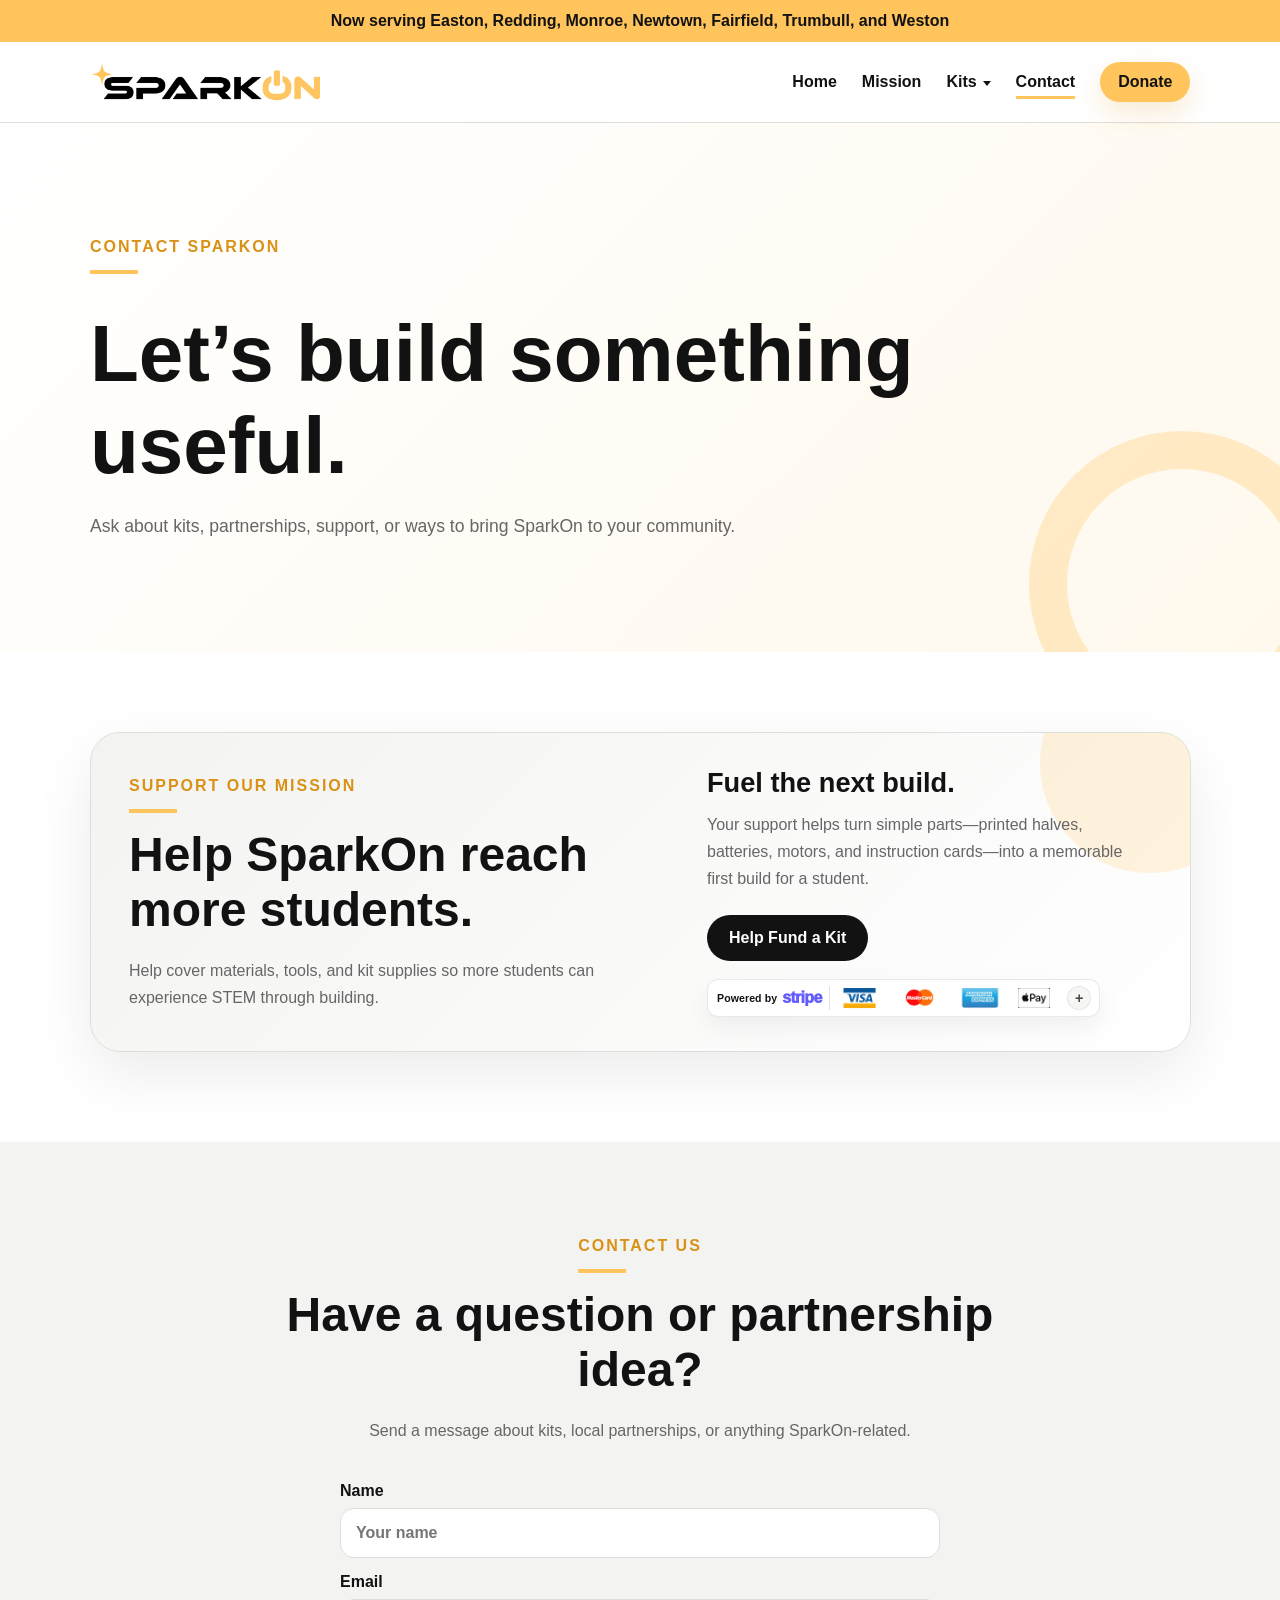
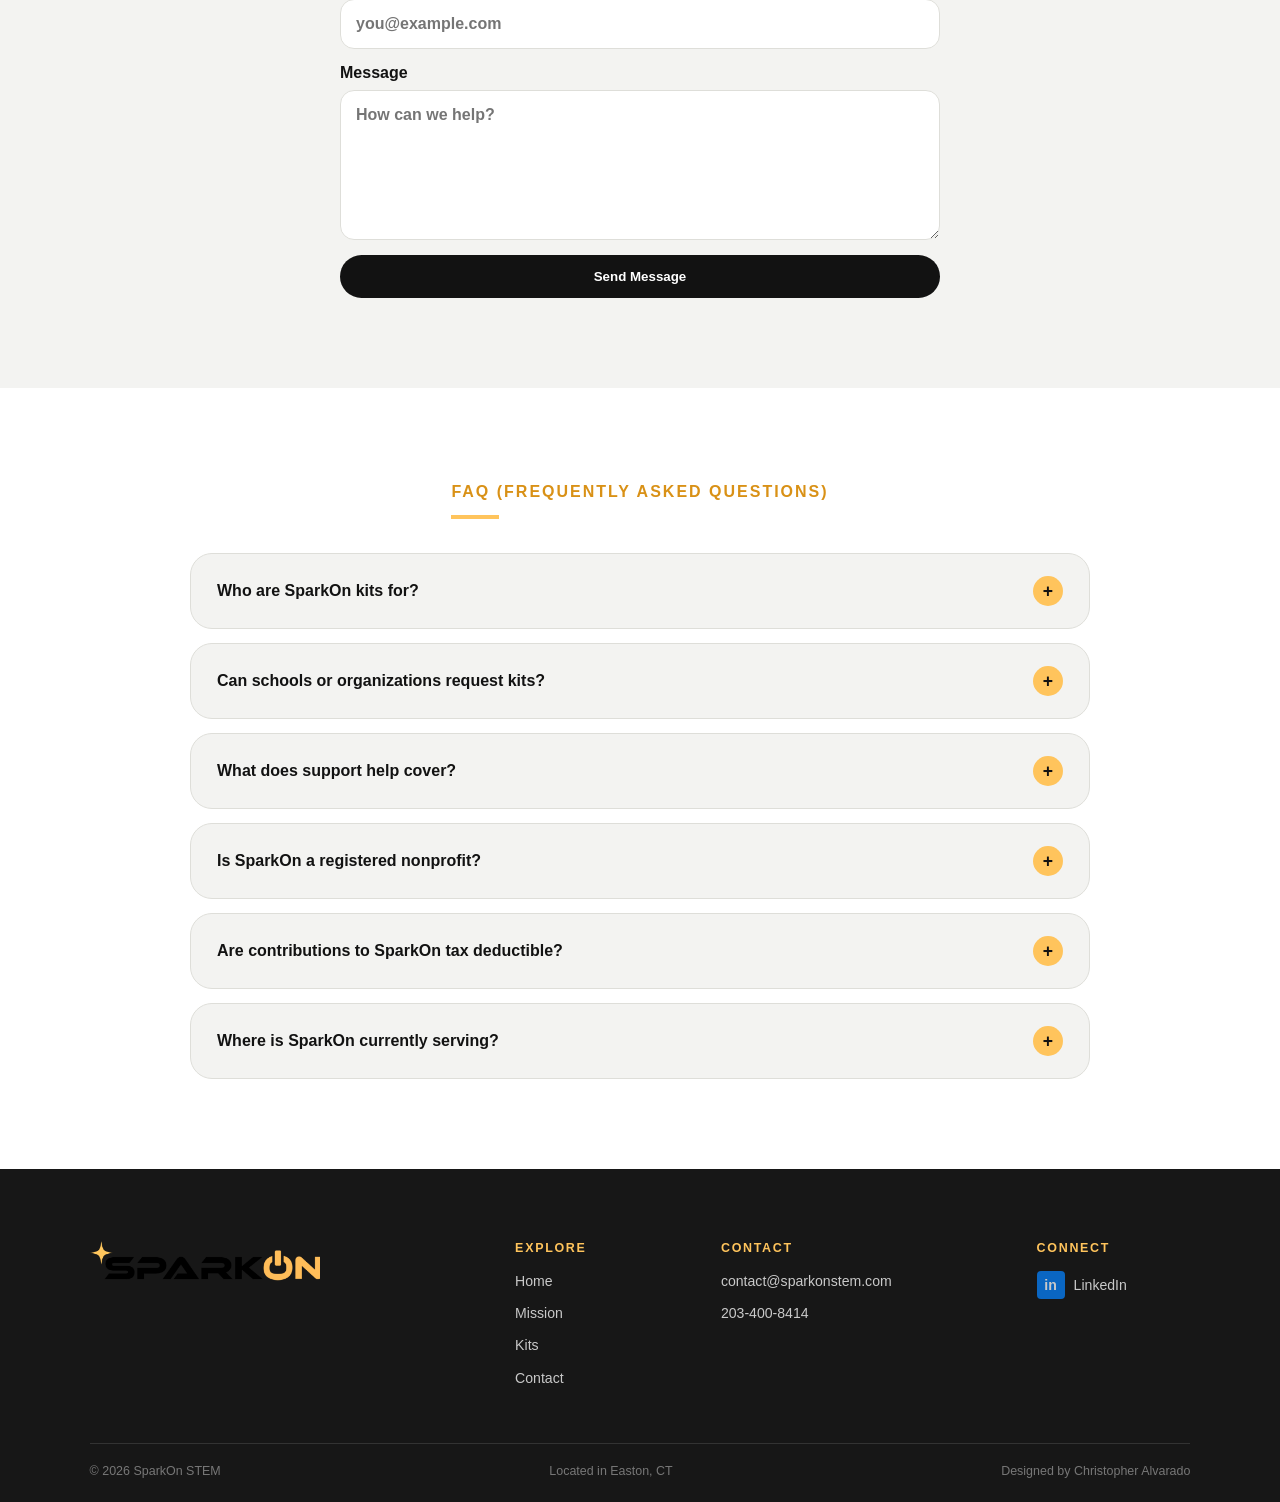
==== commit 6c1fffc3: "Add files via upload" ====
--- a/contact.html
+++ b/contact.html
@@ -5,15 +5,17 @@
 <meta name="viewport" content="width=device-width, initial-scale=1.0">
 <title>SparkOn STEM | Contact</title>
 <script>try{if(sessionStorage.getItem("sparkonPageTransition")==="1"){document.documentElement.classList.add("transition-preload");document.documentElement.style.background="#ffc45c";}}catch(e){}</script>
-<link rel="stylesheet" href="styles.css?v=48">
+<link rel="icon" type="image/png" href="sparkon-icon.png?v=2">
+<link rel="apple-touch-icon" href="sparkon-icon.png?v=2">
+<link rel="stylesheet" href="styles.css?v=56">
 </head>
 <body>
 <section class="sponsor-strip">Now serving Easton, Redding, Monroe, Newtown, Fairfield, Trumbull, and Weston</section>
 <header class="navbar">
 <a class="logo" href="index.html" aria-label="SparkOn home"><img src="sparkon-logo.png?v=2" alt="SparkOn" width="354" height="354"></a>
-<button id="menuBtn" class="menu-btn" aria-label="Open navigation">☰</button>
+<button id="menuBtn" class="menu-btn" aria-label="Open navigation" aria-controls="navMenu" aria-expanded="false">☰</button>
 <nav id="navMenu">
-<a href="index.html">Home</a><a href="mission.html">Mission</a><div class="nav-dropdown"><a href="kits.html" aria-haspopup="true">Kits</a><div class="dropdown-menu" aria-label="Kit pages"><a href="kits.html">Bristle Bot</a><a href="solar-car.html">Solar Powered Car</a></div></div><a class="active" href="contact.html">Contact</a>
+<a href="index.html">Home</a><a href="mission.html">Mission</a><div class="nav-dropdown"><a href="kits.html" aria-haspopup="true">Kits</a><div class="dropdown-menu" aria-label="Kit pages"><a href="kits.html">Bristle Bot</a><a href="solar-car.html">Solar Powered Car</a></div></div><a class="active" href="contact.html">Contact</a><a class="nav-donate" href="https://buy.stripe.com/5kQaEY0DTfpX9EY1y68IU00" target="_blank" rel="noopener noreferrer">Donate</a>
 </nav>
 </header>
 <main>
@@ -49,9 +51,9 @@
 <p>Send a message about kits, local partnerships, or anything SparkOn-related.</p>
 </div>
 <form>
-<label>Name<input type="text" name="name" placeholder="Your name"></label>
-<label>Email<input type="email" name="email" placeholder="you@example.com"></label>
-<label>Message<textarea name="message" placeholder="How can we help?"></textarea></label>
+<label>Name<input type="text" name="name" placeholder="Your name" autocomplete="name" required></label>
+<label>Email<input type="email" name="email" placeholder="you@example.com" autocomplete="email" required></label>
+<label>Message<textarea name="message" placeholder="How can we help?" required></textarea></label>
 <button class="btn primary" type="submit">Send Message</button>
 </form>
 </section>
@@ -62,7 +64,7 @@
 <div class="faq-list">
 <details>
 <summary>Who are SparkOn kits for?</summary>
-<p>They are designed for young learners who are ready to assemble a simple moving prototype and observe basic STEM ideas in action.</p>
+<p>They are designed for young learners who are ready to assemble a simple moving robot and observe basic STEM ideas in action.</p>
 </details>
 <details>
 <summary>Can schools or organizations request kits?</summary>
@@ -70,7 +72,7 @@
 </details>
 <details>
 <summary>What does support help cover?</summary>
-<p>Support helps pay for kit materials like printed parts, CR2032 batteries, vibrating motors, instruction cards, and other prototype supplies.</p>
+<p>Support helps pay for kit materials like printed parts, CR2032 batteries, vibrating motors, instruction cards, and other build supplies.</p>
 </details>
 <details>
 <summary>Is SparkOn a registered nonprofit?</summary>
@@ -94,8 +96,8 @@
 <div class="footer-column"><h3>Contact</h3><a href="mailto:contact@sparkonstem.com?subject=SparkOn%20STEM%20Inquiry">contact@sparkonstem.com</a><a href="tel:+12034008414">203-400-8414</a></div>
 <div class="footer-column"><h3>Connect</h3><a class="footer-social" href="https://www.linkedin.com/company/sparkonstem/?viewAsMember=true" target="_blank" rel="noopener noreferrer"><span class="linkedin-icon" aria-hidden="true">in</span><span>LinkedIn</span></a></div>
 </div>
-<div class="footer-bottom"><span>© 2026 SparkOn STEM</span><span>Designed by Christopher Alvarado</span></div>
+<div class="footer-bottom"><span>© 2026 SparkOn STEM</span><span>Located in Easton, CT</span><span>Designed by Christopher Alvarado</span></div>
 </footer>
-<script src="script.js?v=30"></script>
+<script src="script.js?v=31"></script>
 </body>
 </html>
--- a/styles.css
+++ b/styles.css
@@ -101,6 +101,25 @@
 nav a:hover::after,
 nav a.active::after{
 transform:scaleX(1);
+}
+
+.nav-donate{
+padding:11px 18px;
+border-radius:999px;
+background:var(--yellow);
+color:var(--black);
+box-shadow:0 12px 28px rgba(217,145,22,.18);
+transition:transform .2s ease,box-shadow .2s ease,background .2s ease;
+}
+
+.nav-donate::after{
+display:none;
+}
+
+.nav-donate:hover{
+transform:translateY(-2px);
+background:#ffd071;
+box-shadow:0 16px 34px rgba(217,145,22,.26);
 }
 
 .nav-dropdown{
@@ -257,6 +276,16 @@
 color:var(--gray);
 }
 
+a:focus-visible,
+button:focus-visible,
+summary:focus-visible,
+input:focus-visible,
+textarea:focus-visible{
+outline:3px solid rgba(217,145,22,.65);
+outline-offset:4px;
+border-radius:10px;
+}
+
 .hero-buttons{
 display:flex;
 gap:15px;
@@ -301,6 +330,94 @@
 display:flex;
 align-items:center;
 justify-content:center;
+}
+
+.mission-focus{
+padding:96px 7%;
+background:var(--light-gray);
+display:grid;
+grid-template-columns:minmax(0,.92fr) minmax(0,1.08fr);
+gap:44px;
+align-items:center;
+position:relative;
+overflow:hidden;
+}
+
+.mission-focus::before{
+content:"";
+position:absolute;
+width:320px;
+height:320px;
+right:-110px;
+top:-120px;
+border-radius:50%;
+border:48px solid rgba(255,196,92,.24);
+pointer-events:none;
+}
+
+.mission-focus-copy,
+.mission-sparks{
+position:relative;
+z-index:1;
+}
+
+.mission-focus-copy p:not(.section-label){
+max-width:650px;
+font-size:1.05rem;
+}
+
+.mission-sparks{
+display:grid;
+grid-template-columns:repeat(3,minmax(0,1fr));
+gap:14px;
+}
+
+.mission-sparks article{
+min-height:230px;
+padding:24px;
+border-radius:28px;
+background:var(--white);
+border:1px solid var(--line);
+box-shadow:0 20px 54px rgba(18,18,18,.07);
+transition:transform .24s ease,border-color .24s ease,box-shadow .24s ease;
+}
+
+.mission-sparks article:nth-child(2){
+transform:none;
+}
+
+.mission-sparks article:hover{
+transform:translateY(-6px);
+border-color:rgba(217,145,22,.5);
+box-shadow:0 26px 70px rgba(18,18,18,.11);
+}
+
+.mission-sparks article:nth-child(2):hover{
+transform:translateY(-6px);
+}
+
+.mission-sparks span{
+display:inline-flex;
+align-items:center;
+justify-content:center;
+width:42px;
+height:42px;
+border-radius:50%;
+background:var(--yellow);
+color:var(--black);
+font-weight:900;
+font-size:.85rem;
+margin-bottom:20px;
+}
+
+.mission-sparks h3{
+font-size:1.22rem;
+margin-bottom:10px;
+}
+
+.mission-sparks p{
+font-size:.94rem;
+line-height:1.6;
 }
 
 .founder-section{
@@ -342,6 +459,30 @@
 background:rgba(18,18,18,.08);
 }
 
+.founder-photo-real{
+padding:0;
+background:var(--light-gray);
+align-items:stretch;
+justify-content:stretch;
+}
+
+.founder-photo-real::after{
+display:none;
+}
+
+.founder-photo-real picture,
+.founder-photo-real img{
+display:block;
+width:100%;
+height:100%;
+}
+
+.founder-photo-real img{
+min-height:430px;
+object-fit:cover;
+object-position:center 34%;
+}
+
 .founder-copy{
 max-width:760px;
 }
@@ -354,6 +495,31 @@
 
 .founder-copy p:not(.section-label):not(.founder-title){
 margin-bottom:16px;
+}
+
+.founder-link{
+display:inline-flex;
+align-items:center;
+gap:10px;
+margin-top:8px;
+padding:12px 16px;
+border-radius:999px;
+background:var(--black);
+color:var(--white);
+text-decoration:none;
+font-weight:900;
+box-shadow:0 16px 36px rgba(18,18,18,.12);
+transition:transform .2s ease,background .2s ease;
+}
+
+.founder-link:hover{
+transform:translateY(-2px);
+background:#2a2a2a;
+}
+
+.founder-link .linkedin-icon{
+background:var(--yellow);
+color:var(--black);
 }
 
 .stats{
@@ -1119,39 +1285,46 @@
 transform:translateY(18px) scale(.98);
 overflow:hidden;
 border-radius:22px;
-background:
-linear-gradient(135deg,rgba(255,196,92,.92),rgba(255,244,223,.98)),
-repeating-linear-gradient(45deg,rgba(18,18,18,.06) 0 10px,rgba(255,255,255,.12) 10px 20px);
+background:var(--black);
 border:1px solid rgba(217,145,22,.28);
-padding:0 26px;
+padding:0;
 transition:max-height .55s cubic-bezier(.16,1,.3,1),opacity .35s ease,transform .5s cubic-bezier(.16,1,.3,1),margin-top .35s ease,padding .35s ease;
 }
 
 .instruction-step:hover .step-photo,
 .instruction-step:focus-within .step-photo{
-max-height:220px;
+max-height:330px;
 opacity:1;
 transform:translateY(0) scale(1);
-margin-top:22px;
-padding:26px;
+margin-top:16px;
+padding:0;
 }
 
 .step-photo{
-display:flex;
-flex-direction:column;
-align-items:center;
-justify-content:center;
-text-align:center;
+position:relative;
+display:block;
+width:min(100%,480px);
+margin-left:auto;
+margin-right:auto;
+box-shadow:inset 0 0 0 1px rgba(255,255,255,.08);
 }
 
 .step-photo::before{
-content:"";
-width:52px;
-height:52px;
-border-radius:18px;
-background:rgba(18,18,18,.12);
-box-shadow:inset 0 0 0 2px rgba(18,18,18,.12);
-margin-bottom:14px;
+display:none;
+}
+
+.step-photo picture,
+.step-photo img{
+display:block;
+width:100%;
+}
+
+.step-photo img{
+width:100%;
+height:auto;
+object-fit:cover;
+background:#252525;
+filter:saturate(1.01);
 }
 
 .step-photo strong{
@@ -1161,7 +1334,18 @@
 }
 
 .step-photo small{
-color:rgba(18,18,18,.68);
+position:absolute;
+left:18px;
+right:18px;
+bottom:16px;
+display:inline-flex;
+width:fit-content;
+max-width:calc(100% - 36px);
+padding:9px 12px;
+border-radius:999px;
+background:rgba(18,18,18,.76);
+backdrop-filter:blur(8px);
+color:var(--white);
 font-weight:800;
 line-height:1.45;
 }
@@ -1371,6 +1555,20 @@
 background:var(--white);
 border:1px solid var(--line);
 color:var(--black);
+border-radius:14px;
+font:inherit;
+transition:border-color .2s ease,box-shadow .2s ease;
+}
+
+textarea{
+min-height:150px;
+resize:vertical;
+}
+
+input:focus,
+textarea:focus{
+border-color:var(--yellow-dark);
+box-shadow:0 0 0 4px rgba(255,196,92,.25);
 }
 
 footer{
@@ -1570,14 +1768,17 @@
 }
 
 @media (max-width:800px){
-h1{font-size:3.5rem;}
-h2{font-size:2.3rem;}
+h1{font-size:clamp(2.75rem,12vw,3.5rem);line-height:1.02;}
+h2{font-size:clamp(2rem,8vw,2.3rem);line-height:1.08;}
+.sponsor-strip{font-size:.9rem;padding:10px 5%;}
 .navbar{padding:14px 5%;flex-wrap:wrap;}
 .logo{width:190px;height:32px;}
 .logo img{width:292px;height:292px;left:-46px;top:-130px;}
-.menu-btn{display:block;background:var(--yellow);font-size:1.25rem;padding:8px 12px;}
+.menu-btn{display:block;background:var(--yellow);font-size:1.25rem;padding:8px 12px;border:0;border-radius:12px;line-height:1;cursor:pointer;}
 nav{display:none;width:100%;flex-direction:column;gap:8px;padding:18px 0 4px;}
 nav.open{display:flex;}
+nav a{width:100%;padding:11px 0;}
+.nav-donate{width:100%;text-align:center;padding:13px 16px;margin-top:4px;}
 .nav-dropdown{width:100%;display:block;}
 .nav-dropdown>a{width:100%;justify-content:space-between;}
 .dropdown-menu{
@@ -1597,7 +1798,11 @@
 .nav-dropdown:hover .dropdown-menu,
 .nav-dropdown:focus-within .dropdown-menu{transform:none;}
 .dropdown-menu a{padding:10px 14px;}
-.grid-section,.page-cards,.kit-feature,.support-section,.video-feature,.founder-section,.learning-grid,.kits-hero{grid-template-columns:1fr;}
+.grid-section,.page-cards,.kit-feature,.support-section,.video-feature,.founder-section,.learning-grid,.kits-hero,.mission-focus,.mission-sparks{grid-template-columns:1fr;}
+.mission-sparks article,
+.mission-sparks article:nth-child(2){transform:none;}
+.mission-sparks article:hover,
+.mission-sparks article:nth-child(2):hover{transform:translateY(-4px);}
 .home-support{width:auto;margin:0 5% 70px;padding:30px;align-items:flex-start;flex-direction:column;}
 .support-section{width:auto;margin:70px 5%;padding:30px;}
 .home-support h2{font-size:2rem;}
@@ -1606,6 +1811,7 @@
 .kit-modal-window{padding:32px 22px 24px;border-radius:26px;}
 .kit-modal-window h2{font-size:1.95rem;}
 .founder-photo{min-height:330px;}
+.founder-photo-real img{min-height:330px;}
 .stats{grid-template-columns:1fr;gap:35px;}
 .kit-feature{gap:30px;}
 .kits-hero{gap:34px;min-height:auto;padding-top:64px;padding-bottom:70px;}
@@ -1618,3 +1824,58 @@
 .footer-main{grid-template-columns:1fr 1fr;gap:42px 28px;}
 .footer-bottom{flex-direction:column;gap:8px;}
 }
+
+@media (max-width:520px){
+.hero,
+.page-hero,
+.home-intro,
+.grid-section,
+.learning-section,
+.video-feature,
+.contact-section,
+.faq-section,
+.coming-soon-page{
+padding-left:5%;
+padding-right:5%;
+}
+.hero{min-height:68vh;padding-top:68px;padding-bottom:74px;}
+.hero-buttons,
+.kit-actions{
+width:100%;
+flex-direction:column;
+align-items:stretch;
+}
+.btn,
+.kit-actions .btn{
+width:100%;
+text-align:center;
+}
+.page-card,
+.support-section,
+.home-support,
+.instruction-step{
+border-radius:22px;
+}
+.payment-trust{gap:7px;}
+.payment-logo{width:34px;height:24px;}
+.stripe-secure{font-size:.72rem;}
+.founder-link{width:100%;justify-content:center;}
+.step-photo img{height:230px;}
+.footer-main{grid-template-columns:1fr;}
+}
+
+@media (prefers-reduced-motion:reduce){
+*,
+*::before,
+*::after{
+animation-duration:.01ms!important;
+animation-iteration-count:1!important;
+scroll-behavior:auto!important;
+transition-duration:.01ms!important;
+}
+.reveal{
+opacity:1!important;
+transform:none!important;
+filter:none!important;
+}
+}
